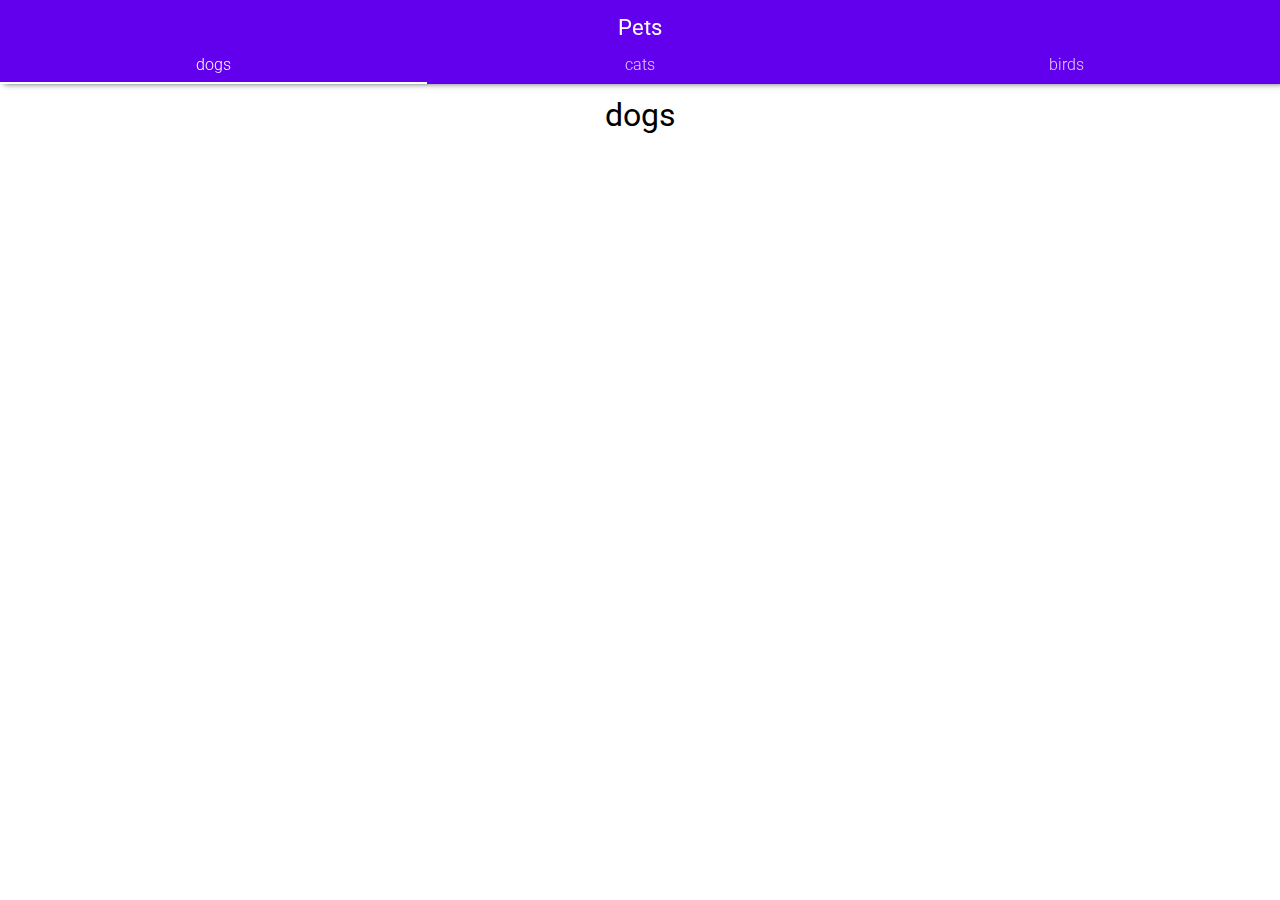
==== index.html @ c0ae1f13 "Add files via upload" ====
<!DOCTYPE html>
<html lang="en">

<head>
  <meta charset="UTF-8">
  <meta name="viewport" content="width=device-width, initial-scale=1.0">
  <title>동물정보.html</title>
  <link rel="stylesheet" href="css/style.css">
  <link href="https://fonts.googleapis.com/css2?family=Roboto:wght@300;400&display=swap" rel="stylesheet">
  <style>
   
  </style>
</head>
<body>
    <!-- 
        동물이미지
        크기:400x400
        이름
        dog01-6.jpg
        cat01-6.jpg
        bird01-6.jpg
        /images 폴더에 저장u
     -->
  <div id="wrap">
    <header>
      <h1>Pets</h1>
      <nav>
        <ul>
          <li><a class="selected" href="./index.html">dogs</a></li>
          <li><a href="./cats.html">cats</a></li>
          <li><a href="./birds.html">birds</a></li>
        </ul>
      </nav>
    </header>
    <section>
      <h1>dogs</h1>
      <ul id='pat_list'>
        <li>
          <img src="/동물정보/images/dog01.jpg" alt="">
          <p class="name">boo</p>
        </li>
        <li>
          <img src="/동물정보/images/dog02.jpg" alt="">
          <p class="name">Tiger</p>
        </li>
        <li>
          <img src="/동물정보/images/dog03.jpg" alt="">
          <p class="name">kiki</p>
        </li>
        <li>
          <img src="/동물정보/images/dog04.jpg" alt="">
          <p class="name">dori</p>
        </li>
        <li>
          <img src="/동물정보/images/dog05.jpg" alt="">
          <p class="name">marry</p>
        </li>
        <li>
          <img src="/동물정보/images/dog06.jpg" alt="">
          <p class="name">barry</p>
        </li>
      </ul>
    </section>
  </div><!-- end wrap-->
</body>

</html>
---- css/style.css ----
* { margin: 0; padding: 0;}
body {
  font-family: 'Roboto', sans-serif;
  font-weight: 300;
}
h1 { font-weight: 400;}
a { 
  text-decoration: none;
  color: #fff;
}
ul { list-style-type: none;}

header {
  background: #6200ee;
  /* opacity: 0.5; */
  color: #fff;
  text-align: center;
  /* outline: 2px solid red; */
  box-shadow: 4px 0px 6px #666;
  position: fixed;
  left: 0; top: 0;
  width: 100%;
  z-index: 999;
}

header > h1 {
  font-size: 22px;
  padding-top: 15px;
  padding-bottom: 5px;
}
header > nav {
  /* outline: 1px solid red; */
  overflow: hidden;
}
header > nav ul > li {
  float: left;
  width: 33.33%;
}
header > nav ul > li > a {
  display: block;
  padding-top: 10px;
  padding-bottom: 10px;
  opacity: 0.8;
  position: relative;
}
header > nav ul > li > a:hover,
header > nav ul > li > a:active,
header > nav ul > li > a.selected {
  opacity: 1;
}

/* 메뉴 전환시 하단 보더 효과 */
header > nav ul > li > a.selected:after {
  content: "";
  position: absolute;
  width: 100%;
  height: 2px;
  background: #fff;
  left: 0; bottom: 0;
}


/* 콘텐츠 - 동물리스트 */
section {
  margin-top: 86px;
  text-align: center;
  padding: 15px;
  padding-top: 0px;
  overflow: hidden;
}
section > h1 {
  padding-top: 10px;
  padding-bottom: 10px;
}
#pat_list {
  /* outline: 2px solid red; */
  overflow: hidden;
}

#pat_list > li {
  position: relative;
  width: 49%;
  overflow: hidden;
  float: left;
  margin-right: 2%;
  margin-bottom: 2%;
}

#pat_list > li:nth-child(2n) {
  margin-right: 0;
}

#pat_list > li > img { 
  width: 100%;
  display: block;
}

#pat_list > li > .name {
  position: absolute;
  width: 100%;
  height: 60px;
  background: rgba(0,0,0,0.7);
  left: 0; bottom: 0;
  color: #fff;
  line-height: 60px;
  font-size: 16px;
  /* 첫글자 대문자로 */
  text-transform: capitalize;
}
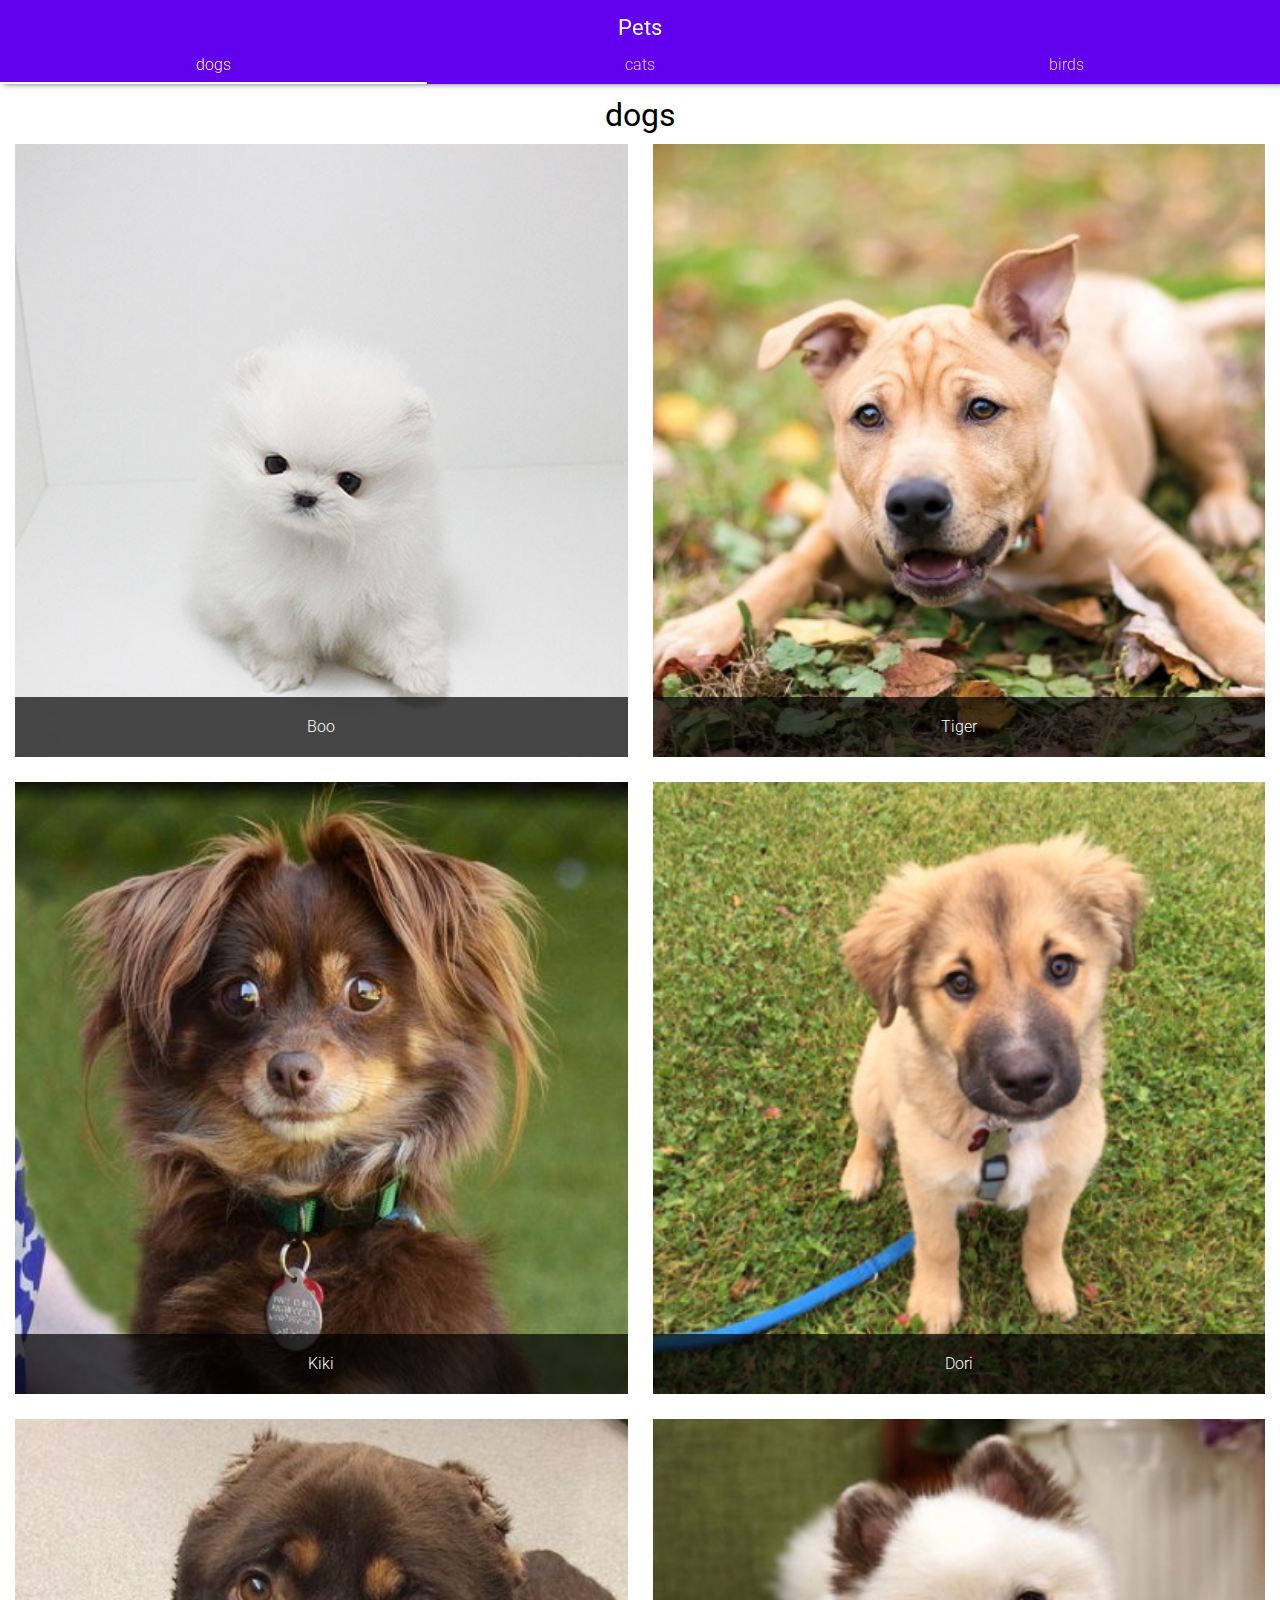
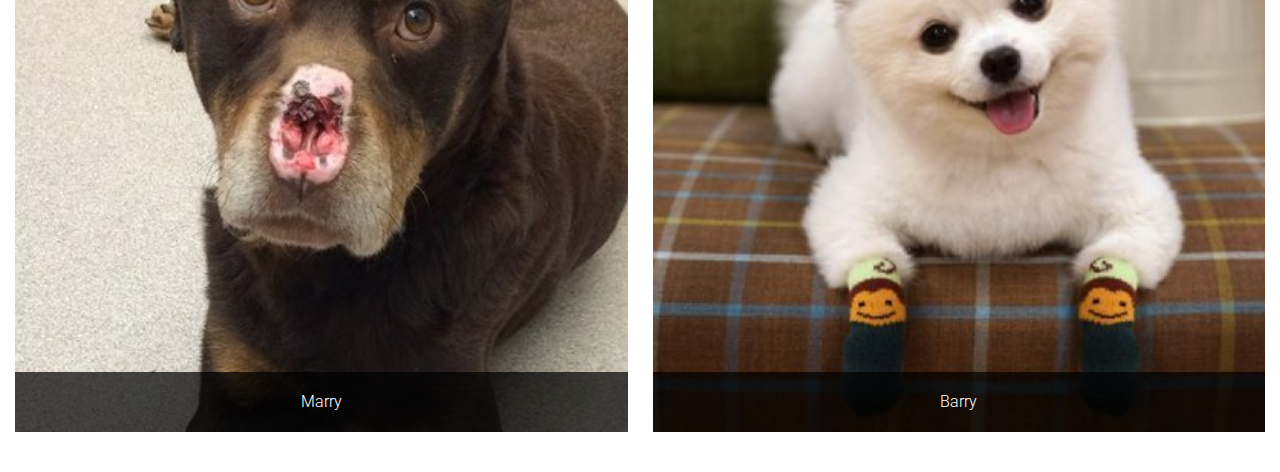
==== commit e0d087e6: "Add files via upload" ====
--- a/index.html
+++ b/index.html
@@ -36,27 +36,27 @@
       <h1>dogs</h1>
       <ul id='pat_list'>
         <li>
-          <img src="/동물정보/images/dog01.jpg" alt="">
+          <img src="/images/dog01.jpg" alt="">
           <p class="name">boo</p>
         </li>
         <li>
-          <img src="/동물정보/images/dog02.jpg" alt="">
+          <img src="/images/dog02.jpg" alt="">
           <p class="name">Tiger</p>
         </li>
         <li>
-          <img src="/동물정보/images/dog03.jpg" alt="">
+          <img src="/images/dog03.jpg" alt="">
           <p class="name">kiki</p>
         </li>
         <li>
-          <img src="/동물정보/images/dog04.jpg" alt="">
+          <img src="/images/dog04.jpg" alt="">
           <p class="name">dori</p>
         </li>
         <li>
-          <img src="/동물정보/images/dog05.jpg" alt="">
+          <img src="/images/dog05.jpg" alt="">
           <p class="name">marry</p>
         </li>
         <li>
-          <img src="/동물정보/images/dog06.jpg" alt="">
+          <img src="/images/dog06.jpg" alt="">
           <p class="name">barry</p>
         </li>
       </ul>
